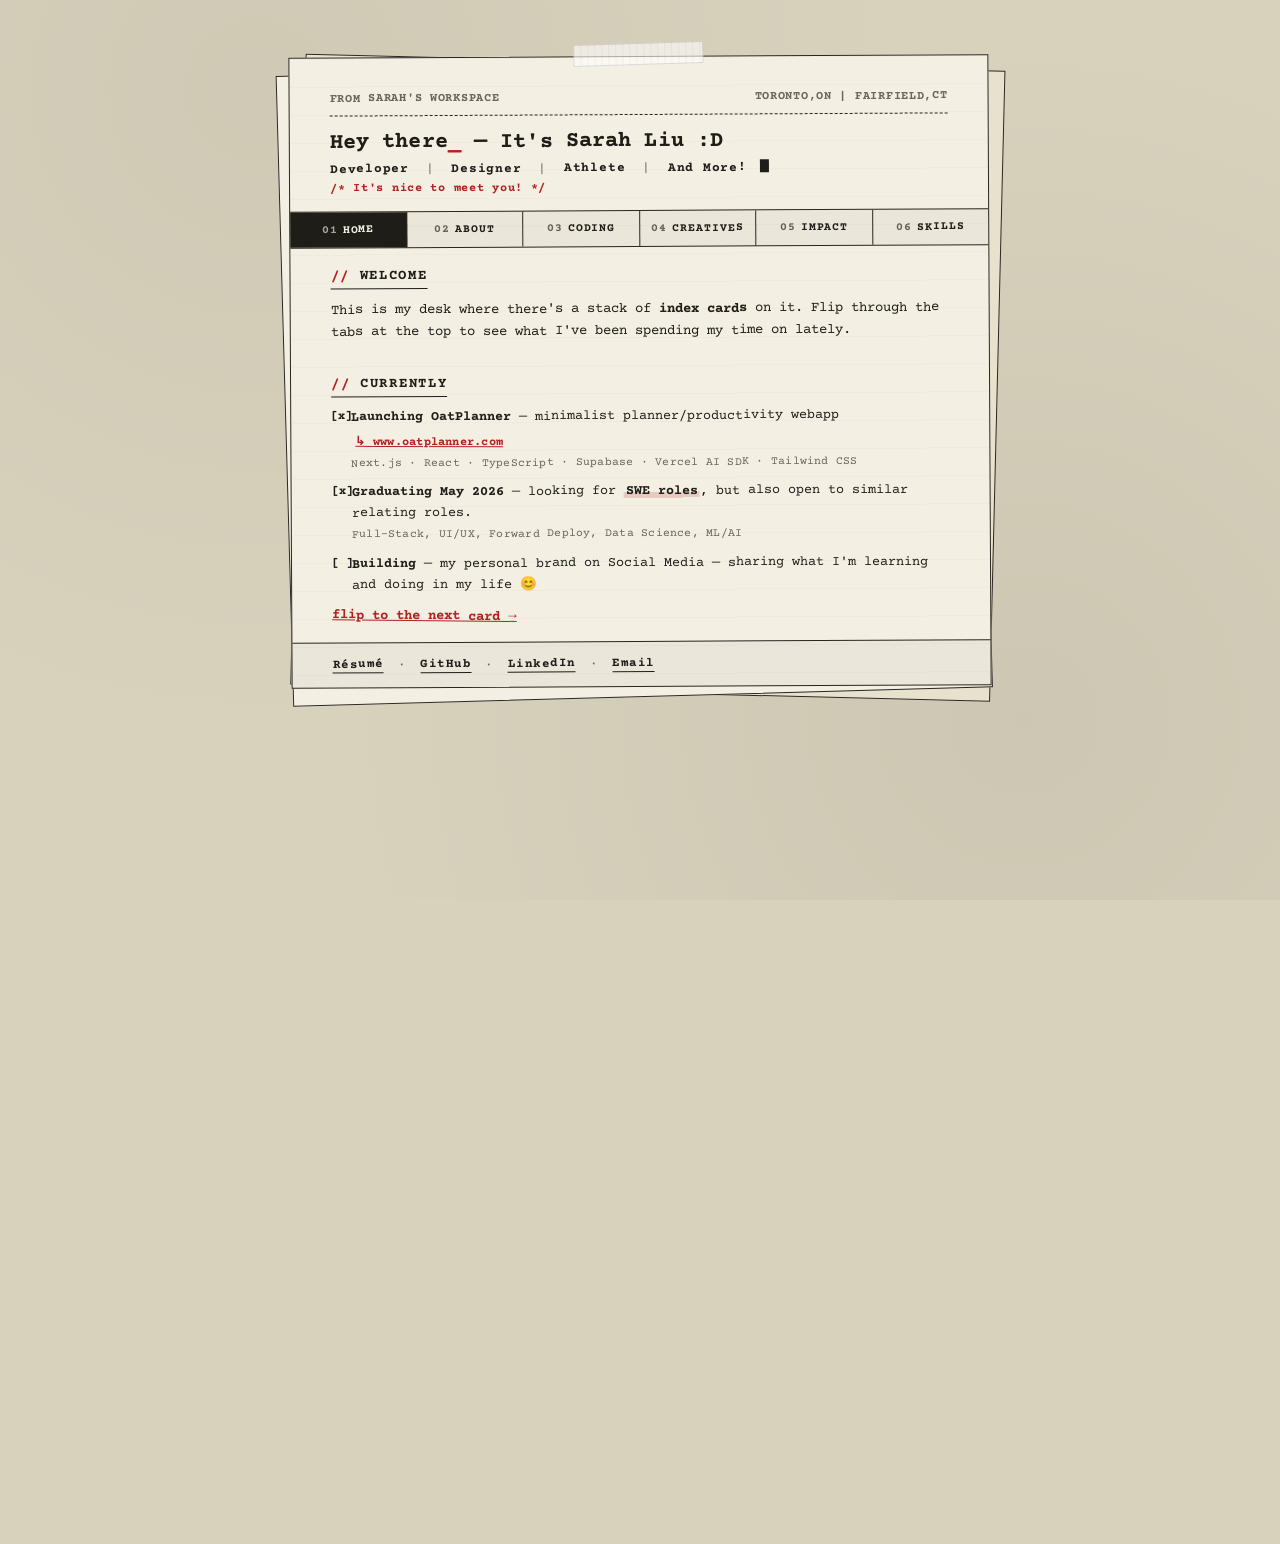
==== index.html @ 6d0cb07a "Redesign Impact section, restructure Skills and Creatives, add OatPlanner case study - Replace Leade" ====
<!doctype html>
<html lang="en">
<head>
  <meta charset="utf-8" />
  <meta name="viewport" content="width=device-width,initial-scale=1" />
  <title>Sarah Liu — index card</title>
  <link rel="preconnect" href="https://fonts.googleapis.com">
  <link rel="preconnect" href="https://fonts.gstatic.com" crossorigin>
  <link href="https://fonts.googleapis.com/css2?family=Courier+Prime:ital,wght@0,400;0,700;1,400;1,700&display=swap" rel="stylesheet">
  <link rel="stylesheet" href="styles/global.css?v=3" />
  <link rel="stylesheet" href="styles/animations.css?v=4" />
  <link rel="stylesheet" href="styles/components.css?v=4" />
</head>
<body>
  <main class="stack">
    <article class="note" aria-label="Sarah Liu personal index card">
      <span class="tape" aria-hidden="true"></span>

      <header class="stamp">
        <span>From Sarah's Workspace</span>
        <span>Toronto,ON | Fairfield,CT</span>
      </header>

      <h1 class="title">Hey there<span class="ink-red">_</span> — It's&nbsp;Sarah Liu :D</h1>
      <p class="subline">Developer <span class="sep">|</span> Designer <span class="sep">|</span> Athlete <span class="sep">|</span> And More! <span class="cursor" aria-hidden="true"></span></p>
      <p class="header-comment">/* It's nice to meet you! */</p>

      <nav class="tabs" role="tablist" aria-label="Sections">
        <a class="tab" id="tab-home" role="tab" href="#home" data-tab="home" aria-controls="home" aria-selected="true"><span class="n">01</span>Home</a>
        <a class="tab" id="tab-about" role="tab" href="#about" data-tab="about" aria-controls="about" aria-selected="false"><span class="n">02</span>About</a>
        <a class="tab" id="tab-coding" role="tab" href="#coding" data-tab="coding" aria-controls="coding" aria-selected="false"><span class="n">03</span>Coding</a>
        <a class="tab" id="tab-creatives" role="tab" href="#creatives" data-tab="creatives" aria-controls="creatives" aria-selected="false"><span class="n">04</span>Creatives</a>
        <a class="tab" id="tab-impact" role="tab" href="#impact" data-tab="impact" aria-controls="impact" aria-selected="false"><span class="n">05</span>Impact</a>
        <a class="tab" id="tab-skills" role="tab" href="#skills" data-tab="skills" aria-controls="skills" aria-selected="false"><span class="n">06</span>Skills</a>
      </nav>

      <div class="panels">
        <section class="panel active" id="home" data-tab="home" role="tabpanel" aria-labelledby="tab-home" data-src="components/home.html"></section>
        <section class="panel" id="about" data-tab="about" role="tabpanel" aria-labelledby="tab-about" data-src="components/about.html"></section>
        <section class="panel" id="coding" data-tab="coding" role="tabpanel" aria-labelledby="tab-coding" data-src="components/coding.html"></section>
        <section class="panel" id="creatives" data-tab="creatives" role="tabpanel" aria-labelledby="tab-creatives" data-src="components/creatives.html"></section>
        <section class="panel" id="impact" data-tab="impact" role="tabpanel" aria-labelledby="tab-impact" data-src="components/impact.html"></section>
        <section class="panel" id="skills" data-tab="skills" role="tabpanel" aria-labelledby="tab-skills" data-src="components/skills.html"></section>
      </div>

      <footer class="footer" aria-label="External links">
        <a href="uploads/ResumeEdit.pdf" target="_blank" rel="noopener">Résumé</a>
        <span class="bullet">·</span>
        <a href="https://github.com/jooceboks" target="_blank" rel="noopener">GitHub</a>
        <span class="bullet">·</span>
        <a href="https://linkedin.com/in/sarah-liu0" target="_blank" rel="noopener">LinkedIn</a>
        <span class="bullet">·</span>
        <a href="mailto:jooceboks04@gmail.com">Email</a>
      </footer>
    </article>
  </main>
  <script type="module" src="scripts/app.js?v=3"></script>
</body>
</html>
---- styles/global.css ----
:root{
  --paper:#F3EFE3;
  --paper-shade:#E8E1CE;
  --ink:#1f1d18;
  --ink-soft:#6a665b;
  --red:#B22222;
  --rule:#2a2620;
  --desk:#D8D1BC;
}

*{box-sizing:border-box}

html,body{margin:0;padding:0;background:var(--desk);font-family:"Courier Prime","Courier New",Courier,monospace;color:var(--ink)}

body{
  min-height:100vh;
  display:flex;
  align-items:flex-start;
  justify-content:center;
  padding:56px 24px 96px;
  background:
    radial-gradient(circle at 20% 10%, rgba(0,0,0,.04), transparent 50%),
    radial-gradient(circle at 80% 80%, rgba(0,0,0,.05), transparent 55%),
    var(--desk);
}

a{color:inherit}

.stack{
  position:relative;
  width:700px;
  max-width:100%;
}

.stack::before,
.stack::after{
  content:"";
  position:absolute;
  inset:0;
  background:var(--paper);
  border:1px solid var(--rule);
  z-index:0;
}

.stack::before{
  transform:rotate(1.4deg) translate(8px,6px);
  background:var(--paper-shade);
}

.stack::after{
  transform:rotate(-1.6deg) translate(-6px,10px);
}

.note{
  position:relative;
  z-index:1;
  background:var(--paper);
  border:1px solid var(--rule);
  padding:34px 40px 28px;
  transform:rotate(-.3deg);
  background-image:repeating-linear-gradient(180deg, rgba(0,0,0,.02) 0 1px, transparent 1px 28px);
}

.tape{
  position:absolute;
  top:-14px;
  left:50%;
  width:130px;
  height:22px;
  transform:translateX(-50%) rotate(-1.5deg);
  background:rgba(255,255,255,.6);
  border:1px solid rgba(0,0,0,.12);
  background-image:repeating-linear-gradient(90deg, rgba(255,255,255,0) 0 6px, rgba(0,0,0,.04) 6px 7px);
  z-index:2;
}

button:focus-visible,
a:focus-visible{outline:2px dashed var(--red); outline-offset:3px}

@media (max-width:680px){
  body{padding:32px 12px 60px}
  .note{padding:28px 18px 22px; transform:none}
  .stack::before,
  .stack::after{display:none}

  .stamp{flex-direction:column;gap:4px;font-size:11px}

  h1.title{font-size:18px}
  .subline{font-size:12px}
  .header-comment{font-size:11px;margin-bottom:12px}


  .panel p{font-size:13px}
  .panel li{font-size:12.5px;padding-left:18px}
  .panel li small{font-size:11px}
  .panel h2{font-size:13px}

  .meta{grid-template-columns:1fr;gap:2px 0;padding:10px 12px}
  .meta dt{margin-top:8px}
  .meta dt:first-of-type{margin-top:0}

  .projects .proj{padding:10px 12px}
  .proj .hd{flex-direction:column;gap:2px}
  .proj p{font-size:12px}
  .proj .stack-tags{font-size:10.5px}
  .proj .stack-tags span{padding:1px 5px;margin:0 3px 3px 0}

  .skills,
  .design-cred{grid-template-columns:1fr}
  .design-cred{gap:8px}

  .side-scribble{max-width:100%;font-size:11px}

  .footer{margin:18px -18px -22px;padding:12px 18px;gap:8px;font-size:11.5px}
}

@media (max-width:380px){
  body{padding:20px 6px 40px}
  .note{padding:22px 14px 18px}
  h1.title{font-size:16px}
  .tabs{margin:0 -14px 12px}
  .tab{font-size:10px;padding:8px 3px}
  .footer{margin:14px -14px -18px;padding:10px 14px}
}
---- styles/animations.css ----
.cursor{
  display:inline-block;
  width:9px;
  height:1em;
  background:var(--ink);
  vertical-align:-2px;
  margin-left:4px;
  animation:blink 1s steps(2) infinite;
}

@keyframes blink{
  50%{opacity:0}
}

.panel{
  position:absolute;
  top:0;
  left:0;
  width:100%;
  visibility:hidden;
  opacity:0;
  pointer-events:none;
  transform-origin:bottom right;
}

.panel.active{
  position:relative;
  visibility:visible;
  opacity:1;
  pointer-events:auto;
  z-index:1;
}

.panel.peeling{
  visibility:visible;
  opacity:1;
  pointer-events:none;
  z-index:3;
  background:var(--paper);
  box-shadow:-6px 6px 0 rgba(0,0,0,.03), -14px 16px 22px -8px rgba(0,0,0,.22);
  padding:0;
  animation:peelOff 620ms cubic-bezier(.45,.05,.6,.95) forwards;
}

@keyframes peelOff{
  0%{transform:translate(0,0) rotate(0deg); opacity:1}
  35%{transform:translate(2%, -2%) rotate(2deg) scale(1.005); opacity:1}
  100%{transform:translate(70%, -38%) rotate(14deg) scale(.94); opacity:0}
}

.panel.entering{
  animation:settle 380ms ease-out both;
}

@keyframes settle{
  0%{transform:translateY(-2px); opacity:.85}
  100%{transform:translateY(0); opacity:1}
}

@media (prefers-reduced-motion: reduce){
  .panel.peeling,
  .panel.entering{animation:none !important}
  .panel.peeling{opacity:0 !important}
  .cursor{animation:none}
}
---- styles/components.css ----
.stamp{
  display:flex;
  align-items:baseline;
  justify-content:space-between;
  gap:16px;
  border-bottom:1px dashed var(--rule);
  padding-bottom:10px;
  margin-bottom:14px;
  font-size:12px;
  color:var(--ink-soft);
  letter-spacing:.06em;
  text-transform:uppercase;
  font-weight:700;
}

h1.title{
  font-size:22px;
  font-weight:700;
  margin:0 0 6px;
  letter-spacing:.005em;
  text-wrap:pretty;
}

.title .ink-red{color:var(--red)}

.subline{
  font-size:13px;
  margin:0 0 6px;
  color:var(--ink);
  letter-spacing:.06em;
  font-weight:700;
}

.subline .sep{margin:0 8px;color:var(--ink-soft);font-weight:400}

.header-comment{
  font-size:12px;
  color:var(--red);
  font-weight:700;
  letter-spacing:.06em;
  margin:0 0 16px;
}

.tabs{
  display:flex;
  border-top:1px solid var(--rule);
  border-bottom:1px solid var(--rule);
  margin:0 -40px 18px;
  background:rgba(0,0,0,.04);
}

.tab{
  flex:1;
  appearance:none;
  background:transparent;
  border:none;
  border-right:1px solid var(--rule);
  padding:11px 6px;
  font:inherit;
  font-size:11.5px;
  font-weight:700;
  letter-spacing:.08em;
  text-transform:uppercase;
  color:var(--ink);
  cursor:pointer;
  text-align:center;
  transition:background 60ms linear;
  white-space:nowrap;
  text-decoration:none;
}

.tab:last-child{border-right:none}
.tab:hover{background:rgba(0,0,0,.06)}
.tab[aria-selected="true"]{background:var(--ink); color:var(--paper)}

.tab .n{
  display:inline-block;
  text-align:right;
  margin-right:5px;
  opacity:.65;
}

.panels{
  position:relative;
}

.panel h2{
  font-size:14px;
  font-weight:700;
  margin:20px 0 10px;
  text-transform:uppercase;
  letter-spacing:.12em;
  color:var(--ink);
  border-bottom:1px solid var(--ink);
  padding-bottom:4px;
  display:inline-block;
}

.panel h2:first-child{margin-top:0}
.panel h2::before{content:"// "; color:var(--red); font-weight:700}

.panel p{
  font-size:14px;
  line-height:1.6;
  margin:0 0 12px;
  text-wrap:pretty;
}

.panel ul{list-style:none; margin:0 0 14px; padding:0}

.panel li{
  font-size:13.5px;
  line-height:1.55;
  margin:0 0 10px;
  padding-left:20px;
  position:relative;
}

.panel li::before{
  content:"[ ]";
  position:absolute;
  left:0;
  top:0;
  color:var(--ink);
  font-size:12px;
  font-weight:700;
}

.panel li.done::before{content:"[x]"; color:var(--ink)}
.panel li b{font-weight:700;color:var(--ink)}
.panel li small{display:block;color:var(--ink-soft);font-size:11.5px;margin-top:2px;letter-spacing:.02em}
.panel li small b{color:var(--ink);font-weight:700}

.underline-red{
  text-decoration:underline;
  text-decoration-color:var(--red);
  text-decoration-thickness:1.5px;
  text-underline-offset:3px;
}

.ink-red{color:var(--red)}

/* Ensure .ink-red wins for nested elements (eg. <b>) inside list items */
.panel li .ink-red, .panel li .ink-red * { color: var(--red); }

.hl{
  background:linear-gradient(180deg, transparent 55%, rgba(178,34,34,.18) 55% 92%, transparent 92%);
  padding:0 2px;
  font-weight:700;
}

.red{color:var(--red)}
b{font-weight:700}

.meta{
  display:grid;
  grid-template-columns:120px 1fr;
  gap:14px 20px;
  font-size:13px;
  margin:0 0 14px;
  padding:16px 18px;
  border:1px solid var(--rule);
  background:rgba(0,0,0,.03);
}

.meta dt{color:var(--ink);text-transform:uppercase;font-size:11.5px;letter-spacing:.08em;align-self:center;font-weight:700}
.meta dd{margin:0;align-self:center;font-weight:400}
.meta dd b{font-weight:700}

.projects{display:flex;flex-direction:column;gap:10px;margin:0 0 14px}

.proj{
  border:1px solid var(--rule);
  padding:12px 14px;
  background:rgba(255,255,255,.3);
}

.proj .hd{
  display:flex;
  justify-content:space-between;
  align-items:baseline;
  gap:10px;
  flex-wrap:wrap;
}

.proj .name{
  font-weight:700;
  font-size:13.5px;
  color:var(--ink);
  text-decoration:none;
  border-bottom:1px solid transparent;
  transition:color 80ms, border-color 80ms;
}

.proj .tag{font-size:11px; color:var(--ink-soft); letter-spacing:.06em; text-transform:uppercase; font-weight:700}
.proj p{font-size:13px; line-height:1.55; margin:6px 0 0}
.proj p b{font-weight:700}

.proj .stack-tags{
  margin-top:8px;
  font-size:11.5px;
  color:var(--ink-soft);
  letter-spacing:.02em;
}

.proj .stack-tags span{
  display:inline-block;
  padding:1px 6px;
  border:1px solid var(--rule);
  margin:0 4px 4px 0;
  background:var(--paper);
  font-weight:700;
  color:var(--ink);
}

.proj .proj-link{
  display:inline-block;
  margin-top:8px;
  font-size:12px;
  color:var(--red);
  text-decoration:none;
  border-bottom:1px dashed transparent;
  transition:border-color 80ms;
  font-weight:700;
  letter-spacing:.03em;
}

.proj .proj-link:hover{border-bottom-color:var(--red)}

.skills{
  display:grid;
  grid-template-columns:1fr 1fr;
  gap:0 28px;
}

.skills.three-col{
  grid-template-columns:1fr 1fr 1fr;
  gap:0 20px;
}

.skills .col{
  border-top:1px solid var(--rule);
  padding-top:10px;
}

.skills .col-title{
  font-size:12.5px;
  text-transform:uppercase;
  letter-spacing:.12em;
  color:var(--ink);
  margin:0 0 14px;
  font-weight:700;
}

.skills .col-title .red{color:var(--red)}

.skills h3{
  font-size:12px;
  text-transform:uppercase;
  letter-spacing:.1em;
  margin:12px 0 4px;
  color:var(--ink);
  font-weight:700;
}

.skills h3::before{content:"› "; color:var(--red)}
.skills p{font-size:13px;line-height:1.55;margin:0 0 8px}
.skills p b{font-weight:700}

.design-cred{
  display:grid;
  grid-template-columns:1fr 1fr;
  gap:10px;
  margin:0 0 14px;
}

.design-cred .card{
  border:1px solid var(--rule);
  padding:10px 12px;
  background:rgba(255,255,255,.3);
}

.design-cred .label{
  font-size:11px;
  text-transform:uppercase;
  letter-spacing:.08em;
  color:var(--ink-soft);
  margin-bottom:4px;
  font-weight:700;
}

.design-cred .val{font-size:13px; font-weight:700; color:var(--ink)}
.design-cred .sub{font-size:12px; color:var(--ink-soft); margin-top:2px}

.margin-note{
  font-size:12px;
  color:var(--red);
  transform:rotate(-1.2deg);
  display:inline-block;
  margin:6px 8px 0 4px;
  font-weight:700;
  letter-spacing:.02em;
}

.margin-note::before{content:"↳ "}

.red-callout{
  display:block;
  font-size:12.5px;
  color:var(--red);
  font-weight:700;
  letter-spacing:.04em;
  margin:8px 0 0;
  transform:rotate(-.6deg);
  transform-origin:left;
}

.red-callout::before{content:"↳ "}

.red-comment{
  color:var(--red);
  font-weight:700;
  letter-spacing:.04em;
}

.side-scribble{
  position:relative;
  display:block;
  margin:10px 0 14px auto;
  max-width:320px;
  padding:6px 10px;
  border-left:2px solid var(--red);
  color:var(--red);
  font-size:12px;
  font-weight:700;
  letter-spacing:.03em;
  transform:rotate(-1deg);
  background:rgba(178,34,34,.05);
}

.side-scribble::before{content:"⟶ ";font-weight:700}

.footer{
  margin:18px -40px -28px;
  padding:14px 40px;
  border-top:1px solid var(--rule);
  background:rgba(0,0,0,.04);
  display:flex;
  gap:14px;
  flex-wrap:wrap;
  align-items:center;
  font-size:12.5px;
  letter-spacing:.04em;
  position:relative;
  z-index:2;
  font-weight:700;
}

.footer .label{
  color:var(--ink-soft);
  text-transform:uppercase;
  margin-right:4px;
}

.footer a{
  color:var(--ink);
  text-decoration:none;
  border-bottom:1px solid var(--ink);
  padding-bottom:1px;
  transition:color 80ms, border-color 80ms;
}

.footer a:hover{color:var(--red); border-bottom-color:var(--red)}
.gallery{
  display:grid;
  grid-template-columns:1fr 1fr;
  gap:12px;
  margin:0 0 14px;
}

.gallery-item{
  border:1px solid var(--rule);
  background:rgba(255,255,255,.3);
  text-decoration:none;
  color:inherit;
  display:flex;
  flex-direction:column;
  transition:box-shadow 120ms ease;
}

.gallery-item:hover{
  box-shadow:0 2px 8px rgba(0,0,0,.1);
}

.gallery-thumb{
  width:100%;
  aspect-ratio:4/3;
  overflow:hidden;
  background:var(--paper-shade);
  border-bottom:1px solid var(--rule);
  display:flex;
  align-items:center;
  justify-content:center;
}

.gallery-thumb img{
  width:100%;
  height:100%;
  object-fit:cover;
  display:block;
}

.gallery-info{
  display:flex;
  justify-content:space-between;
  align-items:baseline;
  gap:8px;
  padding:8px 10px 0;
}

.gallery-title{
  font-weight:700;
  font-size:13px;
  color:var(--ink);
}

.gallery-tag{
  font-size:10.5px;
  color:var(--ink-soft);
  letter-spacing:.06em;
  text-transform:uppercase;
  font-weight:700;
  white-space:nowrap;
}

.gallery-desc{
  font-size:12px;
  line-height:1.5;
  color:var(--ink-soft);
  margin:4px 0 0;
  padding:0 10px 10px;
}

.flow-vertical{
  display:flex;
  flex-direction:column;
  gap:0;
  margin:0 0 18px;
  position:relative;
  padding-left:20px;
}

.flow-vertical::before{
  content:"";
  position:absolute;
  left:6px;
  top:0;
  bottom:14px;
  width:0;
  border-left:1.5px dashed var(--red);
}

.flow-vertical::after{
  content:"↻";
  position:absolute;
  left:0;
  bottom:-2px;
  font-size:14px;
  color:var(--red);
  font-weight:700;
}

.flow-step{
  padding:10px 14px;
  border:1px solid var(--rule);
  border-radius:6px;
  background:rgba(0,0,0,.03);
  margin-bottom:6px;
}

.flow-step:last-of-type{margin-bottom:0}

.flow-title{
  display:block;
  font-size:12.5px;
  font-weight:700;
  color:var(--ink);
  text-transform:uppercase;
  letter-spacing:.1em;
}

.flow-step small{
  display:block;
  font-size:11.5px;
  color:var(--ink-soft);
  margin-top:2px;
  line-height:1.45;
  letter-spacing:.02em;
}

.flow-loop{
  display:block;
  text-align:center;
  font-size:12px;
  font-weight:700;
  color:var(--red);
  letter-spacing:.04em;
  margin-top:8px;
}

.case-studies{
  display:grid;
  grid-template-columns:1fr 1fr;
  gap:12px;
  margin:0 0 14px;
}

.case-card{
  border:1px solid var(--rule);
  border-radius:6px;
  padding:14px 16px;
  background:rgba(255,255,255,.3);
  display:flex;
  flex-direction:column;
}

.case-tag{
  font-size:10px;
  text-transform:uppercase;
  letter-spacing:.1em;
  color:var(--red);
  font-weight:700;
  margin-bottom:6px;
}

.case-title{
  font-size:15px;
  font-weight:700;
  color:var(--ink);
  margin-bottom:4px;
}

.case-desc{
  font-size:12px;
  line-height:1.5;
  color:var(--ink-soft);
  margin:0 0 8px;
}

.case-tags{
  display:flex;
  flex-wrap:wrap;
  gap:4px;
  margin-bottom:8px;
}

.case-tags span{
  font-size:10px;
  font-weight:700;
  letter-spacing:.04em;
  padding:2px 6px;
  border:1px solid var(--rule);
  background:var(--paper);
  color:var(--ink);
}

.portfolio-card{
  display:block;
  text-decoration:none;
  color:inherit;
  border:1px solid var(--rule);
  padding:16px 18px;
  margin:0 0 14px;
  background:rgba(0,0,0,.03);
  border-radius:6px;
  transition:box-shadow 120ms ease;
}


.portfolio-label{
  display:block;
  font-size:10.5px;
  text-transform:uppercase;
  letter-spacing:.08em;
  color:var(--red);
  font-weight:700;
  margin-bottom:4px;
}

.portfolio-title{
  display:block;
  font-size:14px;
  font-weight:700;
  color:var(--ink);
  margin-bottom:4px;
}

.portfolio-card small{
  display:block;
  font-size:12.5px;
  color:var(--ink-soft);
  line-height:1.5;
}

.portfolio-cta{
  display:inline-block;
  margin-top:10px;
  font-size:12px;
  color:var(--red);
  font-weight:700;
  letter-spacing:.03em;
  text-decoration:none;
  border-bottom:1px solid transparent;
  padding-bottom:1px;
  transition:border-color 80ms;
}

.portfolio-cta:hover{border-bottom:1px dotted var(--red)}

.cert-link{text-decoration:none;color:inherit}
.cert-link:hover{text-decoration:underline;text-decoration-style:dotted;text-decoration-color:var(--red);text-underline-offset:3px}

.impact-grid{
  display:grid;
  grid-template-columns:1fr 1fr;
  gap:12px;
  margin:0 0 14px;
}

.stat-card{
  border:1px solid var(--rule);
  padding:16px 18px;
  background:rgba(255,255,255,.3);
}

.stat-card-wide{
  grid-column:1 / -1;
}

.stat-title{
  display:block;
  font-size:18px;
  font-weight:700;
  color:var(--red);
  letter-spacing:.02em;
  line-height:1.2;
  margin-bottom:8px;
}

.stat-desc{
  font-size:12.5px;
  line-height:1.55;
  color:var(--ink-soft);
  margin:0;
}

.stat-desc b{color:var(--ink);font-weight:700}

.stat-tag{
  display:inline-block;
  margin-top:8px;
  font-size:10.5px;
  font-weight:700;
  letter-spacing:.06em;
  text-transform:uppercase;
  color:var(--red);
  border:1px solid var(--red);
  padding:2px 7px;
}

.footer .bullet{color:var(--ink-soft);font-weight:400}

@media (max-width:680px){
  .tabs{display:grid;grid-template-columns:repeat(3,1fr);margin:0 -18px 16px}
  .tab{border-right:1px solid var(--rule);border-bottom:1px solid var(--rule);font-size:10px;padding:9px 2px;white-space:nowrap;overflow:hidden;text-overflow:ellipsis}
  .tab:nth-child(3n){border-right:none}
  .tab:nth-child(n+4){border-bottom:none}
  .tab .n{display:none}
  .skills{grid-template-columns:1fr}
  .skills.three-col{grid-template-columns:1fr}
  .design-cred{grid-template-columns:1fr}
  .meta{grid-template-columns:1fr}
  .case-studies{grid-template-columns:1fr}
  .gallery{grid-template-columns:1fr}
  .impact-grid{grid-template-columns:1fr}
  .stat-card-wide{grid-column:auto}
}
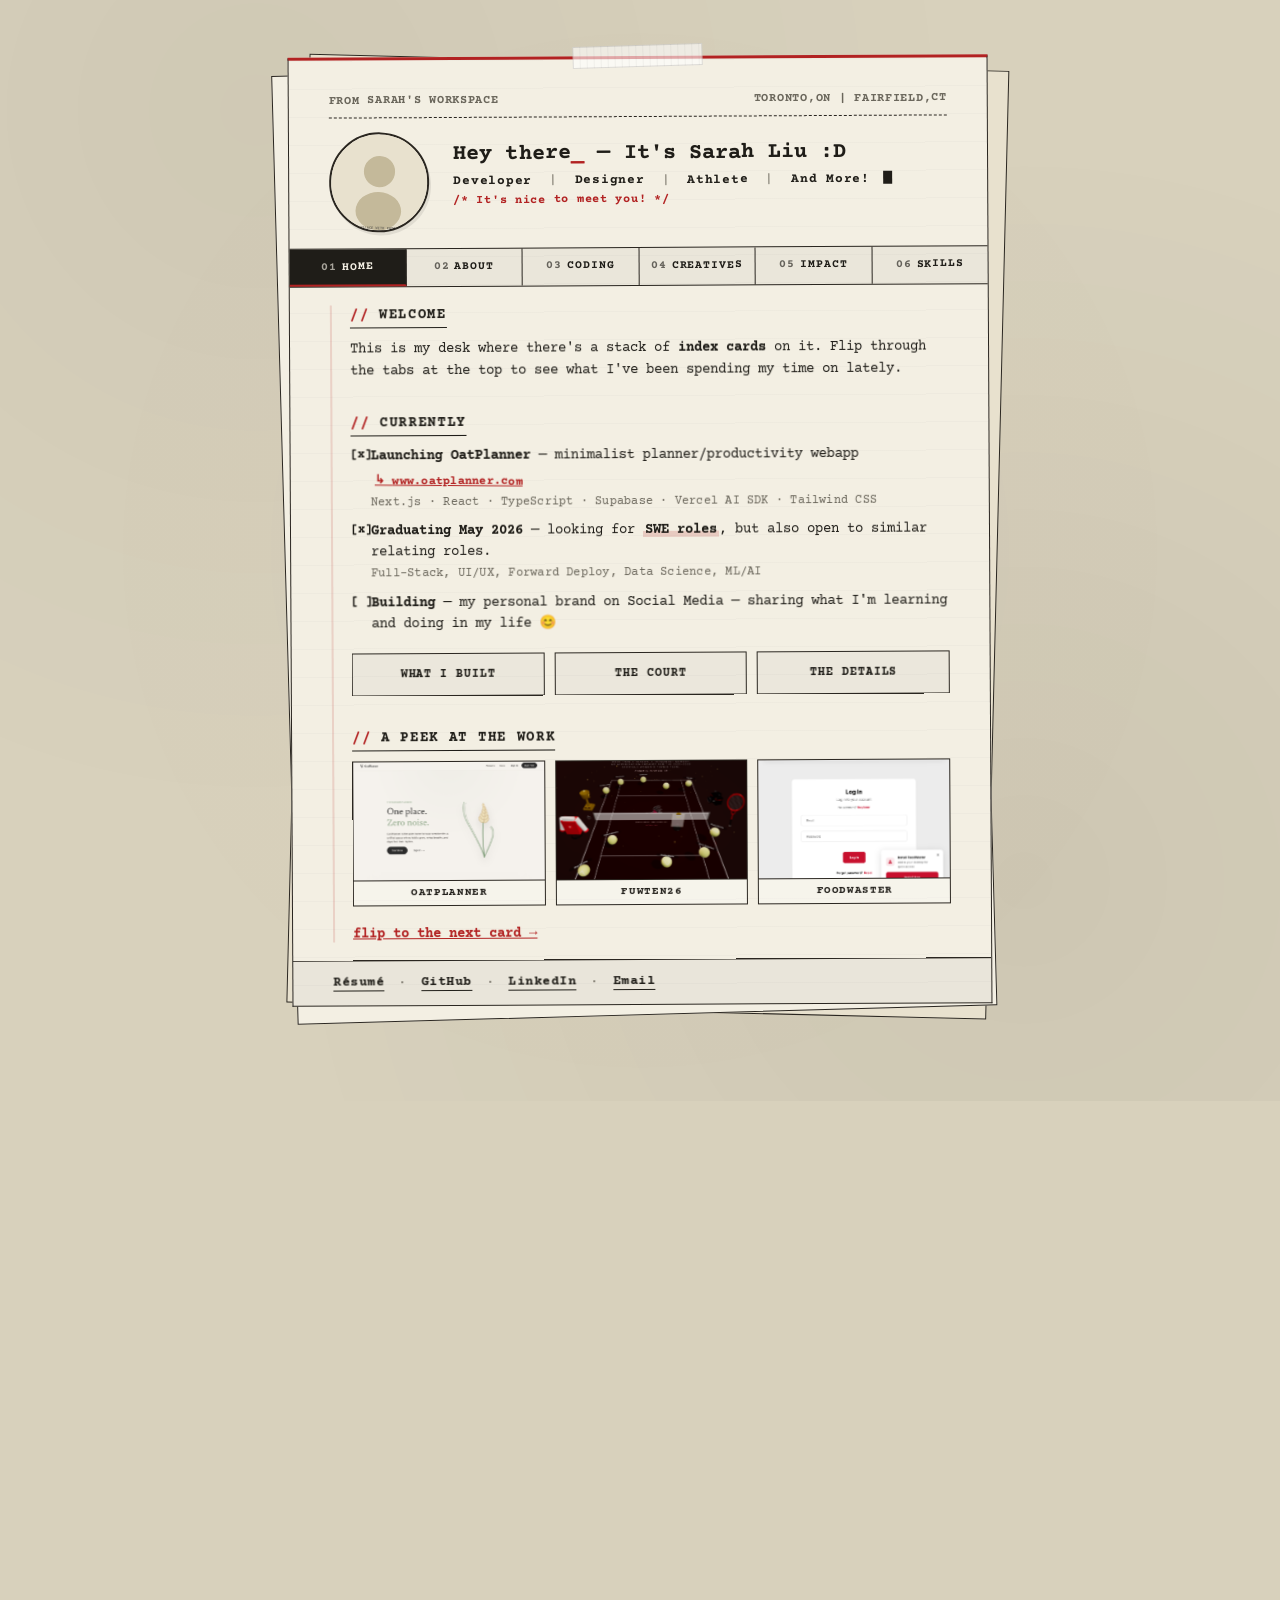
==== commit 0afe378b: "Visual overhaul: thumbnails, animations, layout polish - Hero section with headshot placeholder - Pr" ====
--- a/index.html
+++ b/index.html
@@ -7,9 +7,9 @@
   <link rel="preconnect" href="https://fonts.googleapis.com">
   <link rel="preconnect" href="https://fonts.gstatic.com" crossorigin>
   <link href="https://fonts.googleapis.com/css2?family=Courier+Prime:ital,wght@0,400;0,700;1,400;1,700&display=swap" rel="stylesheet">
-  <link rel="stylesheet" href="styles/global.css?v=3" />
-  <link rel="stylesheet" href="styles/animations.css?v=4" />
-  <link rel="stylesheet" href="styles/components.css?v=4" />
+  <link rel="stylesheet" href="styles/global.css?v=10" />
+  <link rel="stylesheet" href="styles/animations.css?v=10" />
+  <link rel="stylesheet" href="styles/components.css?v=10" />
 </head>
 <body>
   <main class="stack">
@@ -21,9 +21,16 @@
         <span>Toronto,ON | Fairfield,CT</span>
       </header>
 
-      <h1 class="title">Hey there<span class="ink-red">_</span> — It's&nbsp;Sarah Liu :D</h1>
-      <p class="subline">Developer <span class="sep">|</span> Designer <span class="sep">|</span> Athlete <span class="sep">|</span> And More! <span class="cursor" aria-hidden="true"></span></p>
-      <p class="header-comment">/* It's nice to meet you! */</p>
+      <div class="hero">
+        <div class="hero-photo">
+          <img src="assets/headshot-placeholder.svg" alt="Sarah Liu" />
+        </div>
+        <div class="hero-text">
+          <h1 class="title">Hey there<span class="ink-red">_</span> — It's&nbsp;Sarah Liu :D</h1>
+          <p class="subline">Developer <span class="sep">|</span> Designer <span class="sep">|</span> Athlete <span class="sep">|</span> And More! <span class="cursor" aria-hidden="true"></span></p>
+          <p class="header-comment">/* It's nice to meet you! */</p>
+        </div>
+      </div>
 
       <nav class="tabs" role="tablist" aria-label="Sections">
         <a class="tab" id="tab-home" role="tab" href="#home" data-tab="home" aria-controls="home" aria-selected="true"><span class="n">01</span>Home</a>
@@ -54,6 +61,6 @@
       </footer>
     </article>
   </main>
-  <script type="module" src="scripts/app.js?v=3"></script>
+  <script type="module" src="scripts/app.js?v=10"></script>
 </body>
 </html>
--- a/styles/global.css
+++ b/styles/global.css
@@ -6,6 +6,7 @@
   --red:#B22222;
   --rule:#2a2620;
   --desk:#D8D1BC;
+  --accent-warm:#C4883A;
 }
 
 *{box-sizing:border-box}
@@ -21,6 +22,7 @@
   background:
     radial-gradient(circle at 20% 10%, rgba(0,0,0,.04), transparent 50%),
     radial-gradient(circle at 80% 80%, rgba(0,0,0,.05), transparent 55%),
+    radial-gradient(circle at 50% 50%, rgba(178,34,34,.015), transparent 70%),
     var(--desk);
 }
 
@@ -56,9 +58,11 @@
   z-index:1;
   background:var(--paper);
   border:1px solid var(--rule);
+  border-top:3px solid var(--red);
   padding:34px 40px 28px;
   transform:rotate(-.3deg);
-  background-image:repeating-linear-gradient(180deg, rgba(0,0,0,.02) 0 1px, transparent 1px 28px);
+  background-image:
+    repeating-linear-gradient(180deg, rgba(0,0,0,.02) 0 1px, transparent 1px 28px);
 }
 
 .tape{
--- a/styles/animations.css
+++ b/styles/animations.css
@@ -12,6 +12,23 @@
   50%{opacity:0}
 }
 
+/* === Typewriter title === */
+.title .typewriter{
+  display:inline;
+  border-right:2px solid var(--ink);
+  animation:blink-caret .7s steps(2) infinite;
+}
+
+.title.typing .typewriter{
+  overflow:hidden;
+  white-space:nowrap;
+}
+
+@keyframes blink-caret{
+  50%{border-color:transparent}
+}
+
+/* === Panel states === */
 .panel{
   position:absolute;
   top:0;
@@ -37,29 +54,112 @@
   pointer-events:none;
   z-index:3;
   background:var(--paper);
-  box-shadow:-6px 6px 0 rgba(0,0,0,.03), -14px 16px 22px -8px rgba(0,0,0,.22);
+  box-shadow:-4px 8px 24px -6px rgba(0,0,0,.25), 0 2px 6px rgba(0,0,0,.06);
   padding:0;
-  animation:peelOff 620ms cubic-bezier(.45,.05,.6,.95) forwards;
+  transform-origin:bottom left;
+  animation:stickyRip 500ms cubic-bezier(.32,.06,.62,.98) forwards;
 }
 
-@keyframes peelOff{
-  0%{transform:translate(0,0) rotate(0deg); opacity:1}
-  35%{transform:translate(2%, -2%) rotate(2deg) scale(1.005); opacity:1}
-  100%{transform:translate(70%, -38%) rotate(14deg) scale(.94); opacity:0}
+@keyframes stickyRip{
+  0%{
+    transform:rotate(0deg) translateY(0);
+    opacity:1;
+    box-shadow:-4px 8px 24px -6px rgba(0,0,0,.25);
+  }
+  25%{
+    transform:rotate(-3deg) translateY(-8px);
+    opacity:1;
+    box-shadow:-6px 14px 28px -6px rgba(0,0,0,.22);
+  }
+  60%{
+    transform:rotate(-8deg) translateY(-40px) translateX(-20px);
+    opacity:.9;
+    box-shadow:-8px 18px 32px -8px rgba(0,0,0,.18);
+  }
+  100%{
+    transform:rotate(-14deg) translateY(-80px) translateX(-60px) scale(.95);
+    opacity:0;
+    box-shadow:none;
+  }
 }
 
 .panel.entering{
-  animation:settle 380ms ease-out both;
+  animation:slapDown 350ms cubic-bezier(.22,.68,.36,1.1) both;
 }
 
-@keyframes settle{
-  0%{transform:translateY(-2px); opacity:.85}
-  100%{transform:translateY(0); opacity:1}
+@keyframes slapDown{
+  0%{
+    transform:translateY(10px) rotate(1.5deg) scale(.98);
+    opacity:0;
+  }
+  50%{
+    opacity:1;
+  }
+  75%{
+    transform:translateY(-2px) rotate(-.3deg) scale(1.005);
+  }
+  100%{
+    transform:translateY(0) rotate(0) scale(1);
+    opacity:1;
+  }
 }
 
+/* === Staggered content fade-in === */
+.panel.active > *{
+  animation:fadeSlideUp 400ms ease-out both;
+}
+
+.panel.active > *:nth-child(1){animation-delay:60ms}
+.panel.active > *:nth-child(2){animation-delay:120ms}
+.panel.active > *:nth-child(3){animation-delay:180ms}
+.panel.active > *:nth-child(4){animation-delay:240ms}
+.panel.active > *:nth-child(5){animation-delay:300ms}
+.panel.active > *:nth-child(6){animation-delay:360ms}
+.panel.active > *:nth-child(7){animation-delay:400ms}
+.panel.active > *:nth-child(8){animation-delay:440ms}
+.panel.active > *:nth-child(9){animation-delay:470ms}
+.panel.active > *:nth-child(n+10){animation-delay:500ms}
+
+@keyframes fadeSlideUp{
+  0%{opacity:0; transform:translateY(12px)}
+  100%{opacity:1; transform:translateY(0)}
+}
+
+/* === Card tilt on hover === */
+.peek-thumb,
+.proj,
+.case-card,
+.stat-card{
+  transition:transform 200ms ease, box-shadow 200ms ease;
+}
+
+.peek-thumb:hover{
+  transform:perspective(600px) rotateY(-2deg) rotateX(1deg) translateY(-2px);
+  box-shadow:4px 6px 16px rgba(0,0,0,.1);
+}
+
+/* === Tape wobble === */
+.tape{
+  transition:transform 300ms ease;
+}
+
+.tape:hover{
+  transform:translateX(-50%) rotate(1deg) scaleX(1.03);
+}
+
+/* === Link underline slide === */
+.proj-link,
+.portfolio-cta,
+.footer a{
+  position:relative;
+}
+
+/* === Reduced motion === */
 @media (prefers-reduced-motion: reduce){
   .panel.peeling,
   .panel.entering{animation:none !important}
   .panel.peeling{opacity:0 !important}
+  .panel.active > *{animation:none !important}
   .cursor{animation:none}
-}+  .title .typewriter{animation:none}
+}
--- a/styles/components.css
+++ b/styles/components.css
@@ -11,6 +11,35 @@
   letter-spacing:.06em;
   text-transform:uppercase;
   font-weight:700;
+}
+
+.hero{
+  display:flex;
+  align-items:center;
+  gap:24px;
+  margin-bottom:16px;
+}
+
+.hero-photo{
+  flex-shrink:0;
+  width:100px;
+  height:100px;
+  border-radius:50%;
+  overflow:hidden;
+  border:2px solid var(--rule);
+  transform:rotate(2deg);
+  box-shadow:2px 3px 0 rgba(0,0,0,.08);
+}
+
+.hero-photo img{
+  width:100%;
+  height:100%;
+  object-fit:cover;
+}
+
+.hero-text{
+  flex:1;
+  min-width:0;
 }
 
 h1.title{
@@ -71,7 +100,7 @@
 
 .tab:last-child{border-right:none}
 .tab:hover{background:rgba(0,0,0,.06)}
-.tab[aria-selected="true"]{background:var(--ink); color:var(--paper)}
+.tab[aria-selected="true"]{background:var(--ink); color:var(--paper); border-bottom:2px solid var(--red)}
 
 .tab .n{
   display:inline-block;
@@ -82,6 +111,9 @@
 
 .panels{
   position:relative;
+  min-height:480px;
+  padding-left:18px;
+  border-left:2px solid rgba(178,34,34,.15);
 }
 
 .panel h2{
@@ -171,8 +203,53 @@
 
 .proj{
   border:1px solid var(--rule);
+  padding:0;
+  background:rgba(255,255,255,.3);
+  display:flex;
+  overflow:hidden;
+  border-left:3px solid transparent;
+  transition:transform 120ms ease, box-shadow 120ms ease, border-left-color 120ms ease;
+}
+
+.proj:hover{
+  transform:translateY(-2px);
+  box-shadow:0 4px 12px rgba(0,0,0,.08);
+  border-left-color:var(--red);
+}
+
+.proj-thumb{
+  flex-shrink:0;
+  width:200px;
+  background:var(--paper-shade);
+  border-right:1px solid var(--rule);
+  overflow:hidden;
+}
+
+.proj-thumb img{
+  width:100%;
+  height:100%;
+  object-fit:cover;
+  display:block;
+}
+
+.proj-body{
   padding:12px 14px;
-  background:rgba(255,255,255,.3);
+  flex:1;
+  min-width:0;
+}
+
+.proj-thumb-placeholder{
+  display:flex;
+  align-items:center;
+  justify-content:center;
+}
+
+.proj-initials{
+  font-size:32px;
+  font-weight:700;
+  color:var(--ink-soft);
+  letter-spacing:.1em;
+  opacity:.5;
 }
 
 .proj .hd{
@@ -244,11 +321,13 @@
 }
 
 .skills .col-title{
-  font-size:12.5px;
+  font-size:15px;
   text-transform:uppercase;
   letter-spacing:.12em;
   color:var(--ink);
   margin:0 0 14px;
+  padding-bottom:6px;
+  border-bottom:2px solid var(--red);
   font-weight:700;
 }
 
@@ -265,6 +344,49 @@
 
 .skills h3::before{content:"› "; color:var(--red)}
 .skills p{font-size:13px;line-height:1.55;margin:0 0 8px}
+
+.skill-chips{
+  display:flex;
+  flex-wrap:wrap;
+  gap:5px;
+  margin:0 0 12px;
+}
+
+.skill-chips span{
+  display:inline-block;
+  padding:3px 8px;
+  border:1px solid var(--rule);
+  background:var(--paper);
+  font-size:11.5px;
+  font-weight:700;
+  color:var(--ink);
+  letter-spacing:.02em;
+}
+
+.cert-cards{
+  display:flex;
+  flex-direction:column;
+  gap:6px;
+  margin:0 0 12px;
+}
+
+.cert-card{
+  display:block;
+  padding:8px 12px;
+  background:rgba(178,34,34,.08);
+  border:1px solid rgba(178,34,34,.2);
+  border-left:3px solid var(--red);
+  font-size:12px;
+  font-weight:700;
+  color:var(--ink);
+  text-decoration:none;
+  letter-spacing:.02em;
+  transition:background 120ms ease;
+}
+
+.cert-card:hover{
+  background:rgba(178,34,34,.14);
+}
 .skills p b{font-weight:700}
 
 .design-cred{
@@ -339,6 +461,78 @@
 }
 
 .side-scribble::before{content:"⟶ ";font-weight:700}
+
+.peek-row{
+  display:flex;
+  gap:10px;
+  margin:0 0 18px;
+}
+
+.peek-thumb{
+  flex:1;
+  display:flex;
+  flex-direction:column;
+  border:1px solid var(--rule);
+  background:rgba(255,255,255,.3);
+  text-decoration:none;
+  color:inherit;
+  overflow:hidden;
+  transition:transform 120ms ease, box-shadow 120ms ease;
+}
+
+.peek-thumb:hover{
+  transform:translateY(-2px);
+  box-shadow:0 4px 12px rgba(0,0,0,.08);
+}
+
+.peek-thumb img{
+  width:100%;
+  aspect-ratio:16/10;
+  object-fit:cover;
+  display:block;
+  border-bottom:1px solid var(--rule);
+}
+
+.peek-label{
+  padding:6px 8px;
+  font-size:10.5px;
+  font-weight:700;
+  letter-spacing:.06em;
+  text-transform:uppercase;
+  color:var(--ink);
+  text-align:center;
+}
+
+.quick-stats{
+  display:flex;
+  gap:10px;
+  margin:18px 0 14px;
+}
+
+.quick-stat{
+  flex:1;
+  text-align:center;
+  padding:14px 10px;
+  border:1px solid var(--rule);
+  background:rgba(0,0,0,.03);
+  text-decoration:none;
+  color:inherit;
+  transition:border-color 120ms, transform 120ms;
+}
+
+.quick-stat:hover{
+  border-color:var(--red);
+  transform:translateY(-2px);
+}
+
+.qs-label{
+  display:block;
+  font-size:12px;
+  text-transform:uppercase;
+  letter-spacing:.08em;
+  color:var(--ink);
+  font-weight:700;
+}
 
 .footer{
   margin:18px -40px -28px;
@@ -510,18 +704,44 @@
 
 .case-studies{
   display:grid;
-  grid-template-columns:1fr 1fr;
-  gap:12px;
+  grid-template-columns:1fr;
+  gap:16px;
   margin:0 0 14px;
 }
 
 .case-card{
   border:1px solid var(--rule);
   border-radius:6px;
+  padding:0;
+  background:rgba(255,255,255,.3);
+  display:flex;
+  flex-direction:column;
+  overflow:hidden;
+}
+
+.case-card.wip{
+  border-style:dashed;
+  opacity:0.7;
   padding:14px 16px;
-  background:rgba(255,255,255,.3);
-  display:flex;
-  flex-direction:column;
+}
+
+.case-preview{
+  width:100%;
+  aspect-ratio:16/9;
+  overflow:hidden;
+  border-bottom:1px solid var(--rule);
+  background:var(--paper-shade);
+}
+
+.case-preview img{
+  width:100%;
+  height:100%;
+  object-fit:cover;
+  display:block;
+}
+
+.case-body{
+  padding:14px 16px;
 }
 
 .case-tag{
@@ -663,9 +883,26 @@
   font-weight:700;
   letter-spacing:.06em;
   text-transform:uppercase;
-  color:var(--red);
+  color:var(--paper);
+  background:var(--red);
   border:1px solid var(--red);
   padding:2px 7px;
+}
+
+.stat-card{
+  transition:transform 120ms ease, box-shadow 120ms ease;
+}
+
+.stat-card:hover{
+  transform:translateY(-2px);
+  box-shadow:0 4px 12px rgba(0,0,0,.08);
+}
+
+.section-break{
+  border:none;
+  border-top:1px dashed var(--ink-soft);
+  margin:24px 0;
+  opacity:0.4;
 }
 
 .footer .bullet{color:var(--ink-soft);font-weight:400}
@@ -676,6 +913,10 @@
   .tab:nth-child(3n){border-right:none}
   .tab:nth-child(n+4){border-bottom:none}
   .tab .n{display:none}
+  .hero{flex-direction:column;gap:12px;text-align:center}
+  .hero-photo{width:80px;height:80px}
+  .proj{flex-direction:column}
+  .proj-thumb{width:100%;height:160px;border-right:none;border-bottom:1px solid var(--rule)}
   .skills{grid-template-columns:1fr}
   .skills.three-col{grid-template-columns:1fr}
   .design-cred{grid-template-columns:1fr}
@@ -684,4 +925,9 @@
   .gallery{grid-template-columns:1fr}
   .impact-grid{grid-template-columns:1fr}
   .stat-card-wide{grid-column:auto}
+  .quick-stats{gap:6px}
+  .qs-label{font-size:10px}
+  .quick-stat{padding:10px 6px}
+  .peek-row{gap:6px}
+  .peek-label{font-size:9px;padding:4px 6px}
 }
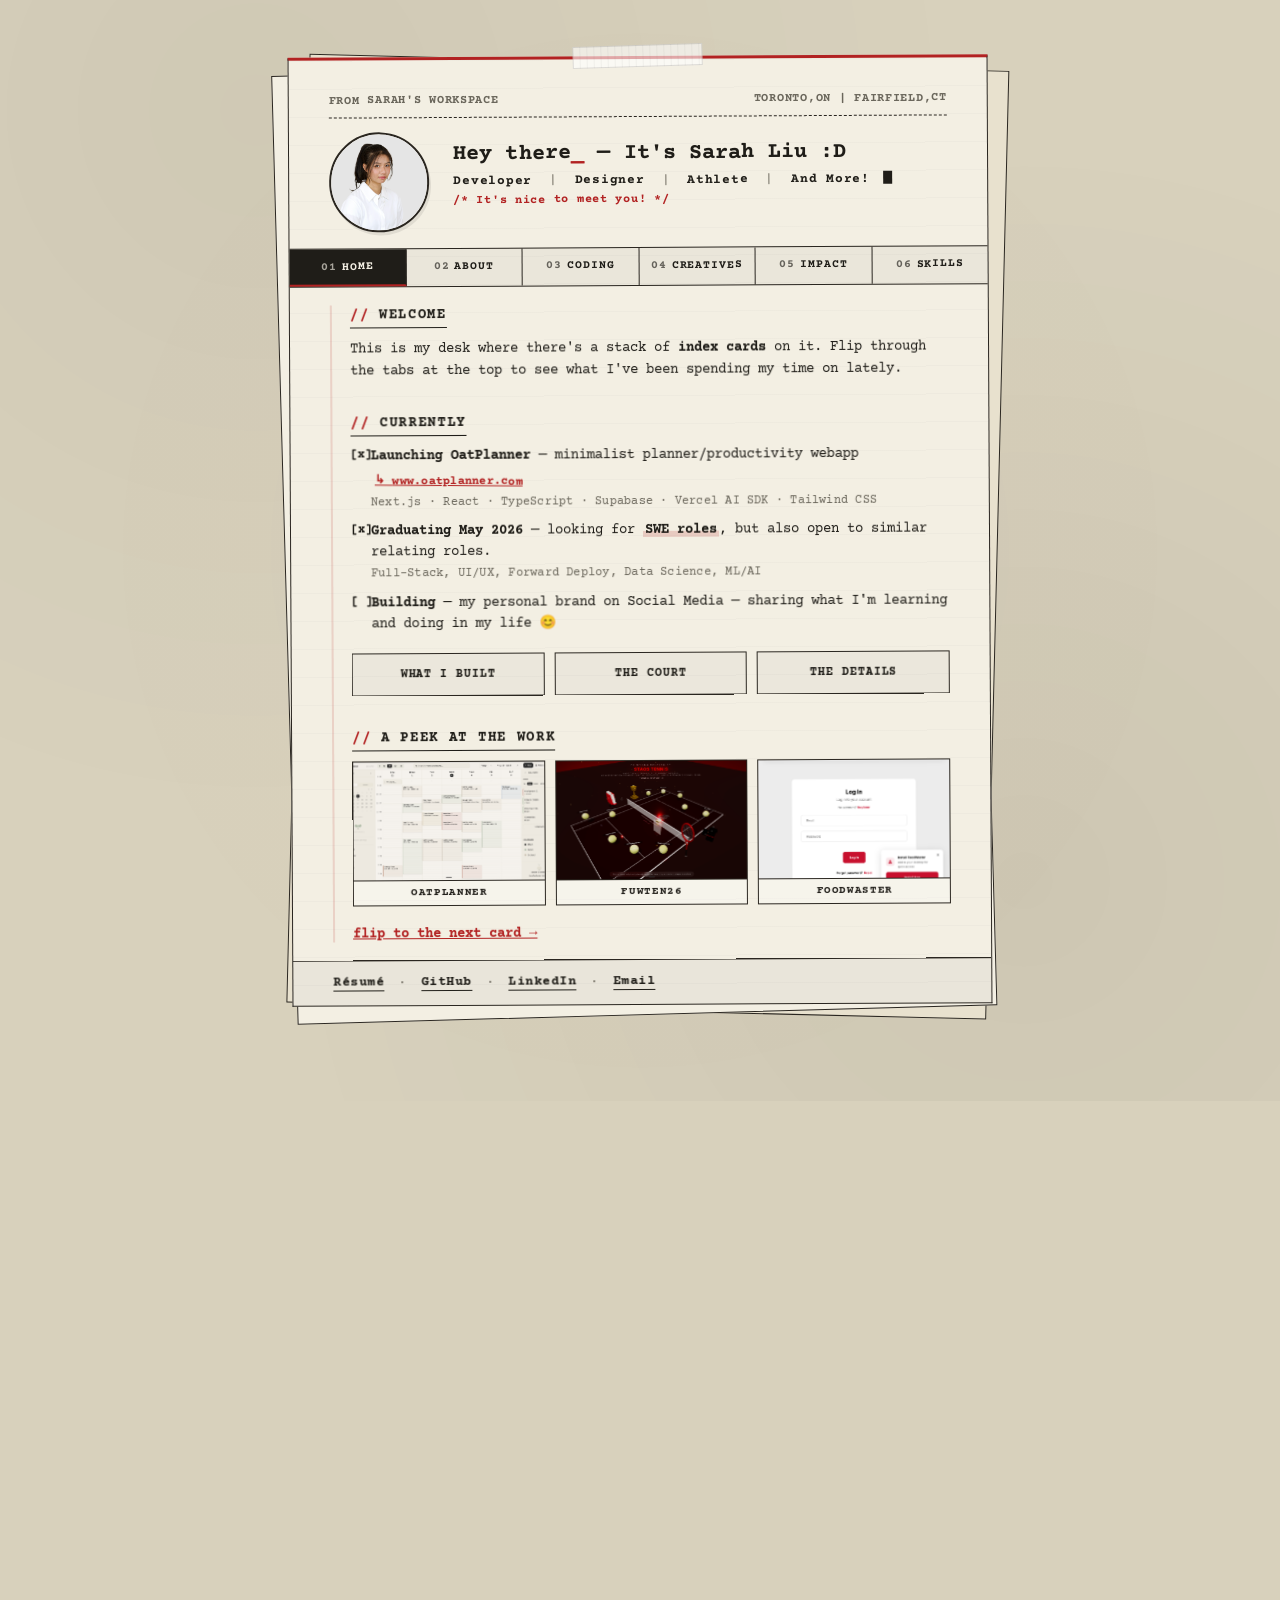
==== commit 7d6282c0: "Update all screenshots and images with real project assets - Real headshot replaces placeholder SVG " ====
--- a/index.html
+++ b/index.html
@@ -23,7 +23,7 @@
 
       <div class="hero">
         <div class="hero-photo">
-          <img src="assets/headshot-placeholder.svg" alt="Sarah Liu" />
+          <img src="assets/headshot.png" alt="Sarah Liu" />
         </div>
         <div class="hero-text">
           <h1 class="title">Hey there<span class="ink-red">_</span> — It's&nbsp;Sarah Liu :D</h1>
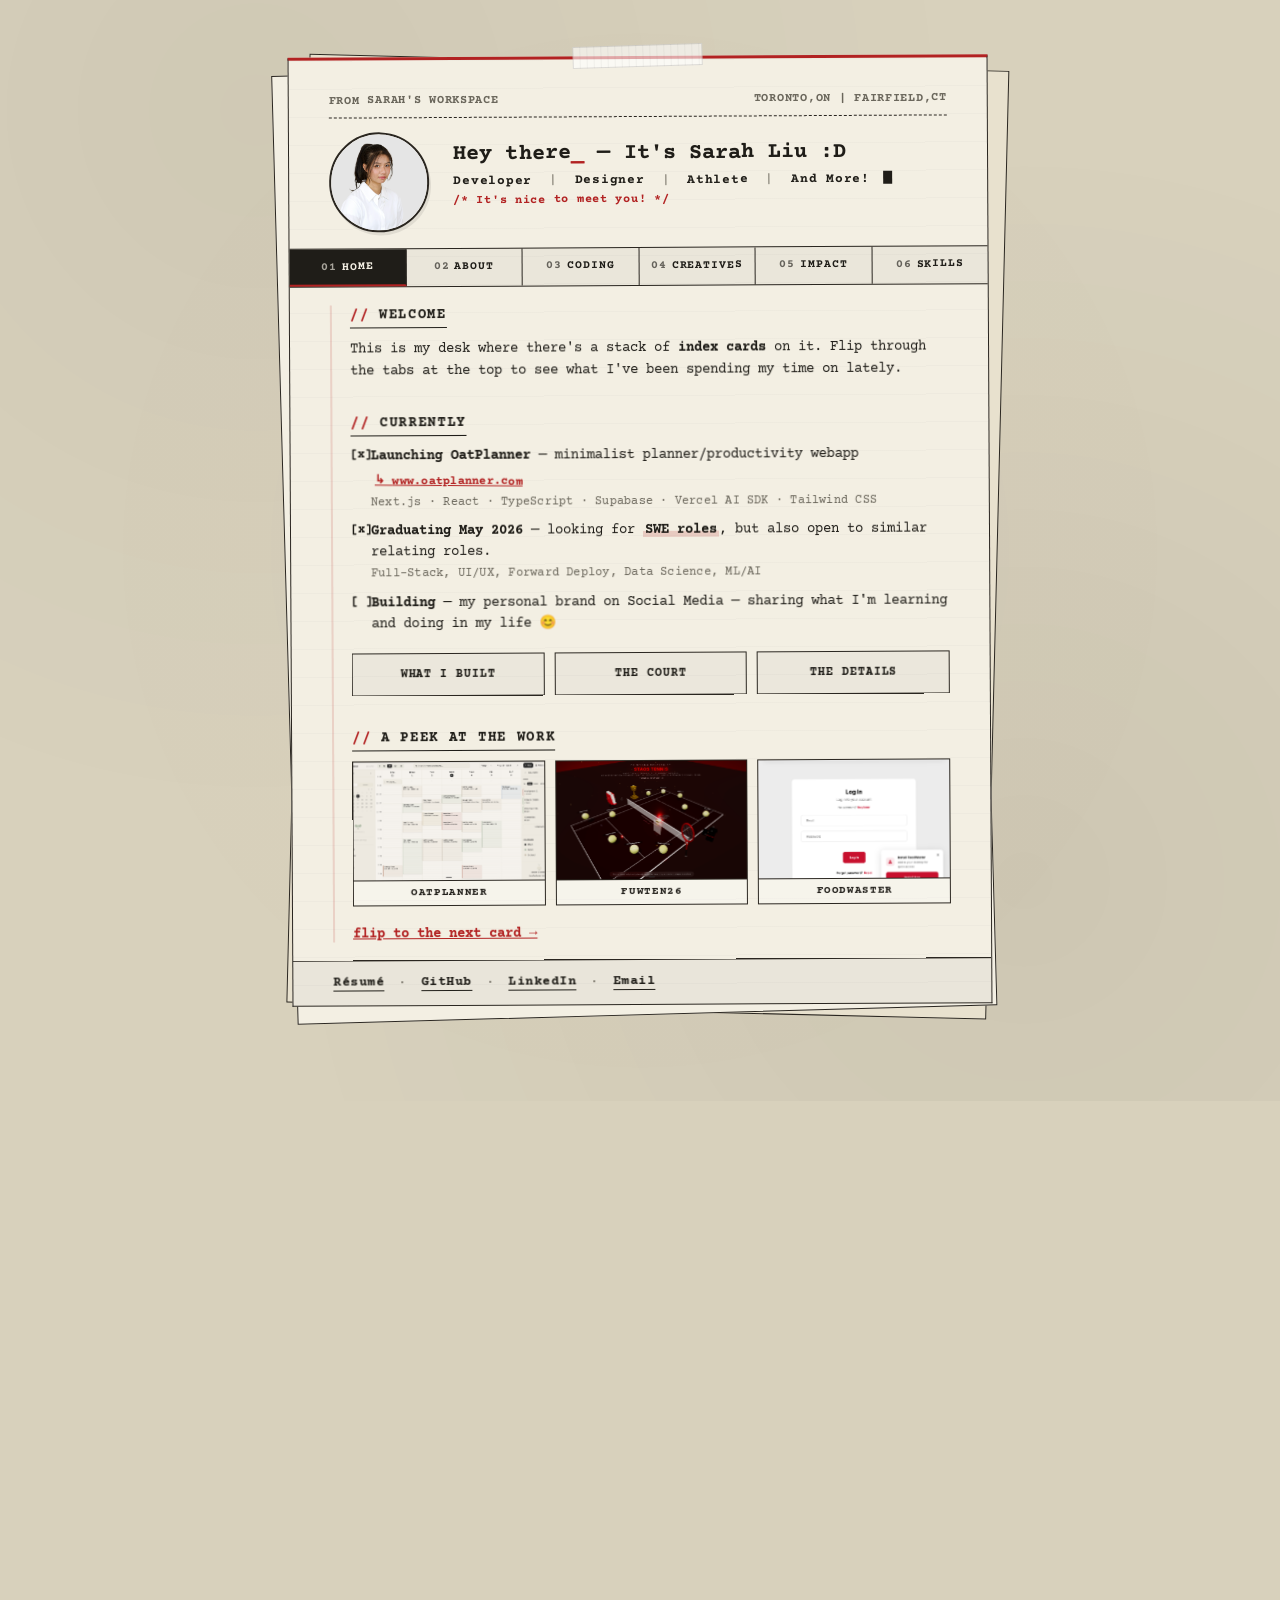
==== commit f4cef406: "Project cards: top image layout, Iso + ImCookin images - Switch project cards from side-by-side to i" ====
--- a/index.html
+++ b/index.html
@@ -7,9 +7,9 @@
   <link rel="preconnect" href="https://fonts.googleapis.com">
   <link rel="preconnect" href="https://fonts.gstatic.com" crossorigin>
   <link href="https://fonts.googleapis.com/css2?family=Courier+Prime:ital,wght@0,400;0,700;1,400;1,700&display=swap" rel="stylesheet">
-  <link rel="stylesheet" href="styles/global.css?v=10" />
-  <link rel="stylesheet" href="styles/animations.css?v=10" />
-  <link rel="stylesheet" href="styles/components.css?v=10" />
+  <link rel="stylesheet" href="styles/global.css?v=23" />
+  <link rel="stylesheet" href="styles/animations.css?v=23" />
+  <link rel="stylesheet" href="styles/components.css?v=23" />
 </head>
 <body>
   <main class="stack">
@@ -61,6 +61,6 @@
       </footer>
     </article>
   </main>
-  <script type="module" src="scripts/app.js?v=10"></script>
+  <script type="module" src="scripts/app.js?v=23"></script>
 </body>
 </html>
--- a/styles/components.css
+++ b/styles/components.css
@@ -206,6 +206,7 @@
   padding:0;
   background:rgba(255,255,255,.3);
   display:flex;
+  flex-direction:column;
   overflow:hidden;
   border-left:3px solid transparent;
   transition:transform 120ms ease, box-shadow 120ms ease, border-left-color 120ms ease;
@@ -218,10 +219,10 @@
 }
 
 .proj-thumb{
-  flex-shrink:0;
-  width:200px;
+  width:100%;
+  max-height:220px;
   background:var(--paper-shade);
-  border-right:1px solid var(--rule);
+  border-bottom:1px solid var(--rule);
   overflow:hidden;
 }
 
@@ -234,8 +235,6 @@
 
 .proj-body{
   padding:12px 14px;
-  flex:1;
-  min-width:0;
 }
 
 .proj-thumb-placeholder{
@@ -915,8 +914,7 @@
   .tab .n{display:none}
   .hero{flex-direction:column;gap:12px;text-align:center}
   .hero-photo{width:80px;height:80px}
-  .proj{flex-direction:column}
-  .proj-thumb{width:100%;height:160px;border-right:none;border-bottom:1px solid var(--rule)}
+  .proj-thumb{max-height:160px}
   .skills{grid-template-columns:1fr}
   .skills.three-col{grid-template-columns:1fr}
   .design-cred{grid-template-columns:1fr}
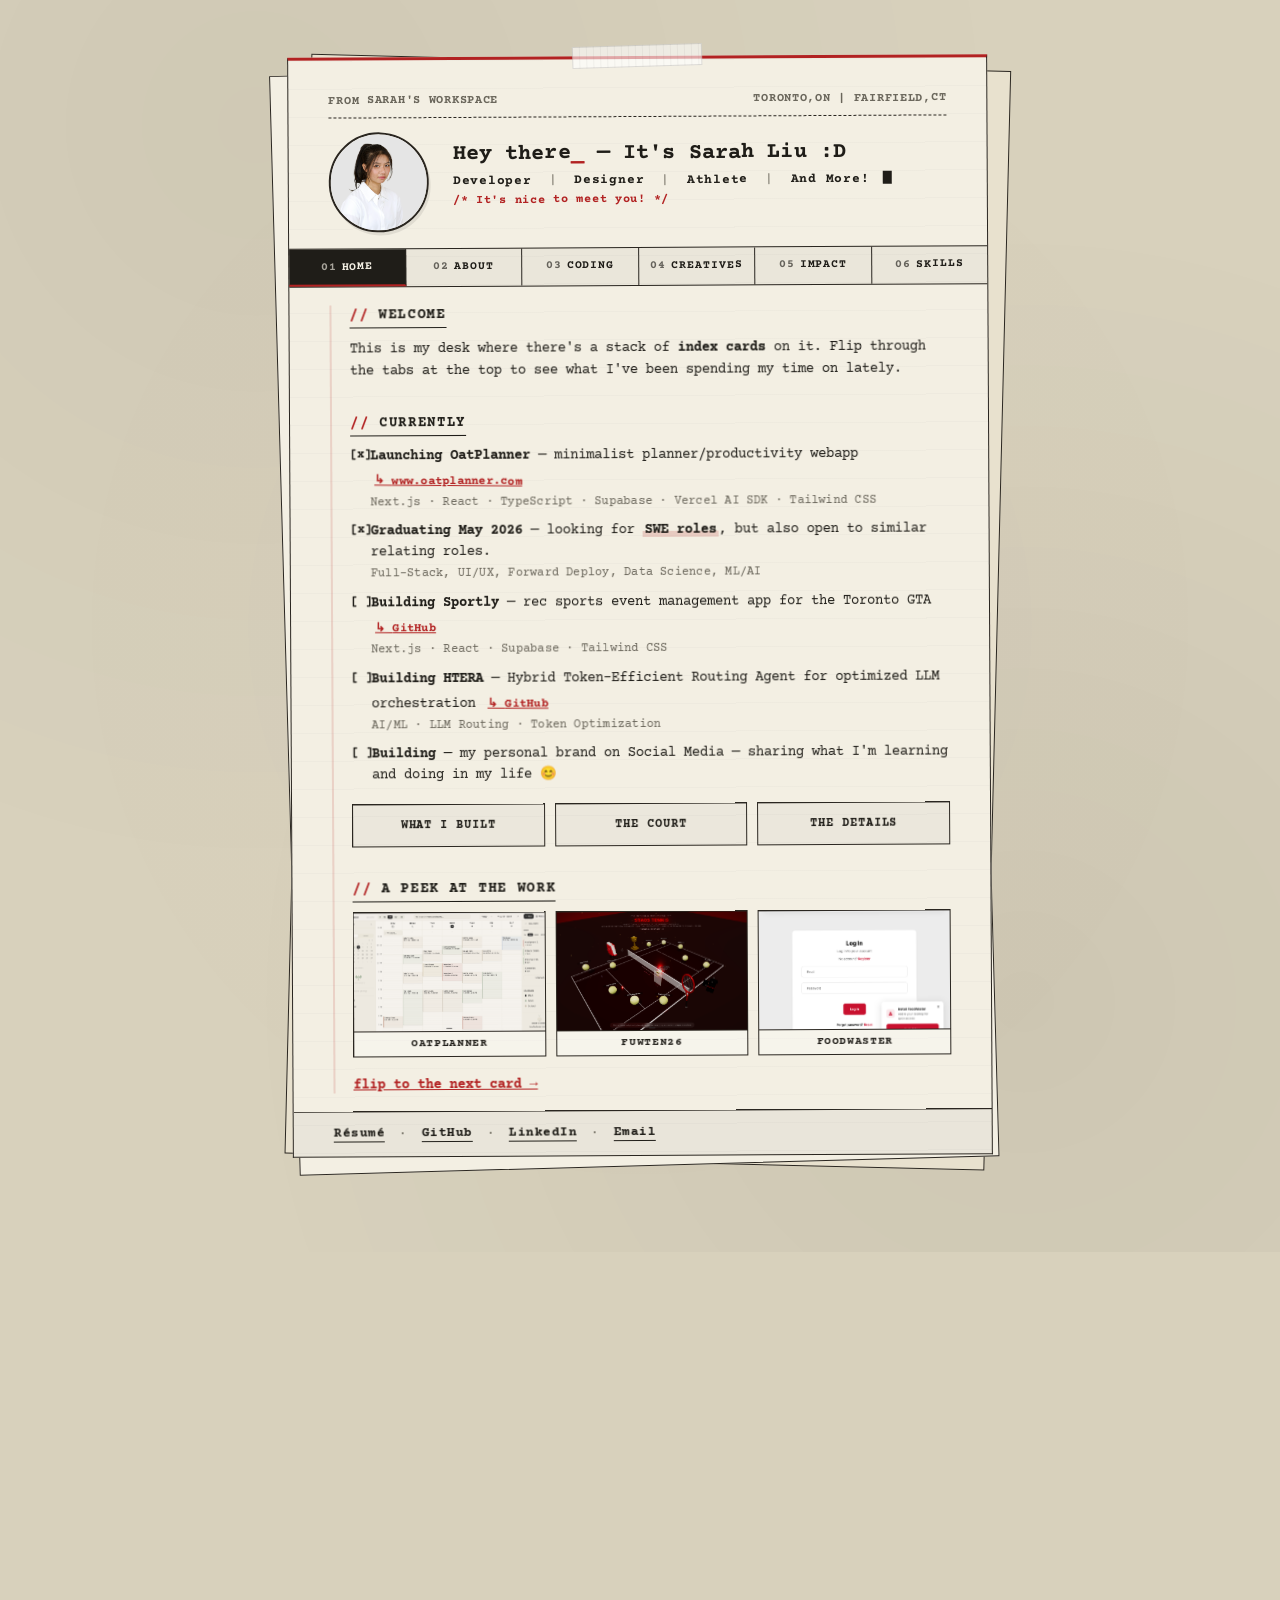
==== commit 22ea0362: "Add Sportly and HTERA to Currently section, update resume PDF Co-Authored-By: Claude Opus 4.6 <norep" ====
--- a/index.html
+++ b/index.html
@@ -51,7 +51,7 @@
       </div>
 
       <footer class="footer" aria-label="External links">
-        <a href="uploads/ResumeEdit.pdf" target="_blank" rel="noopener">Résumé</a>
+        <a href="uploads/RES26.pdf" target="_blank" rel="noopener">Résumé</a>
         <span class="bullet">·</span>
         <a href="https://github.com/jooceboks" target="_blank" rel="noopener">GitHub</a>
         <span class="bullet">·</span>
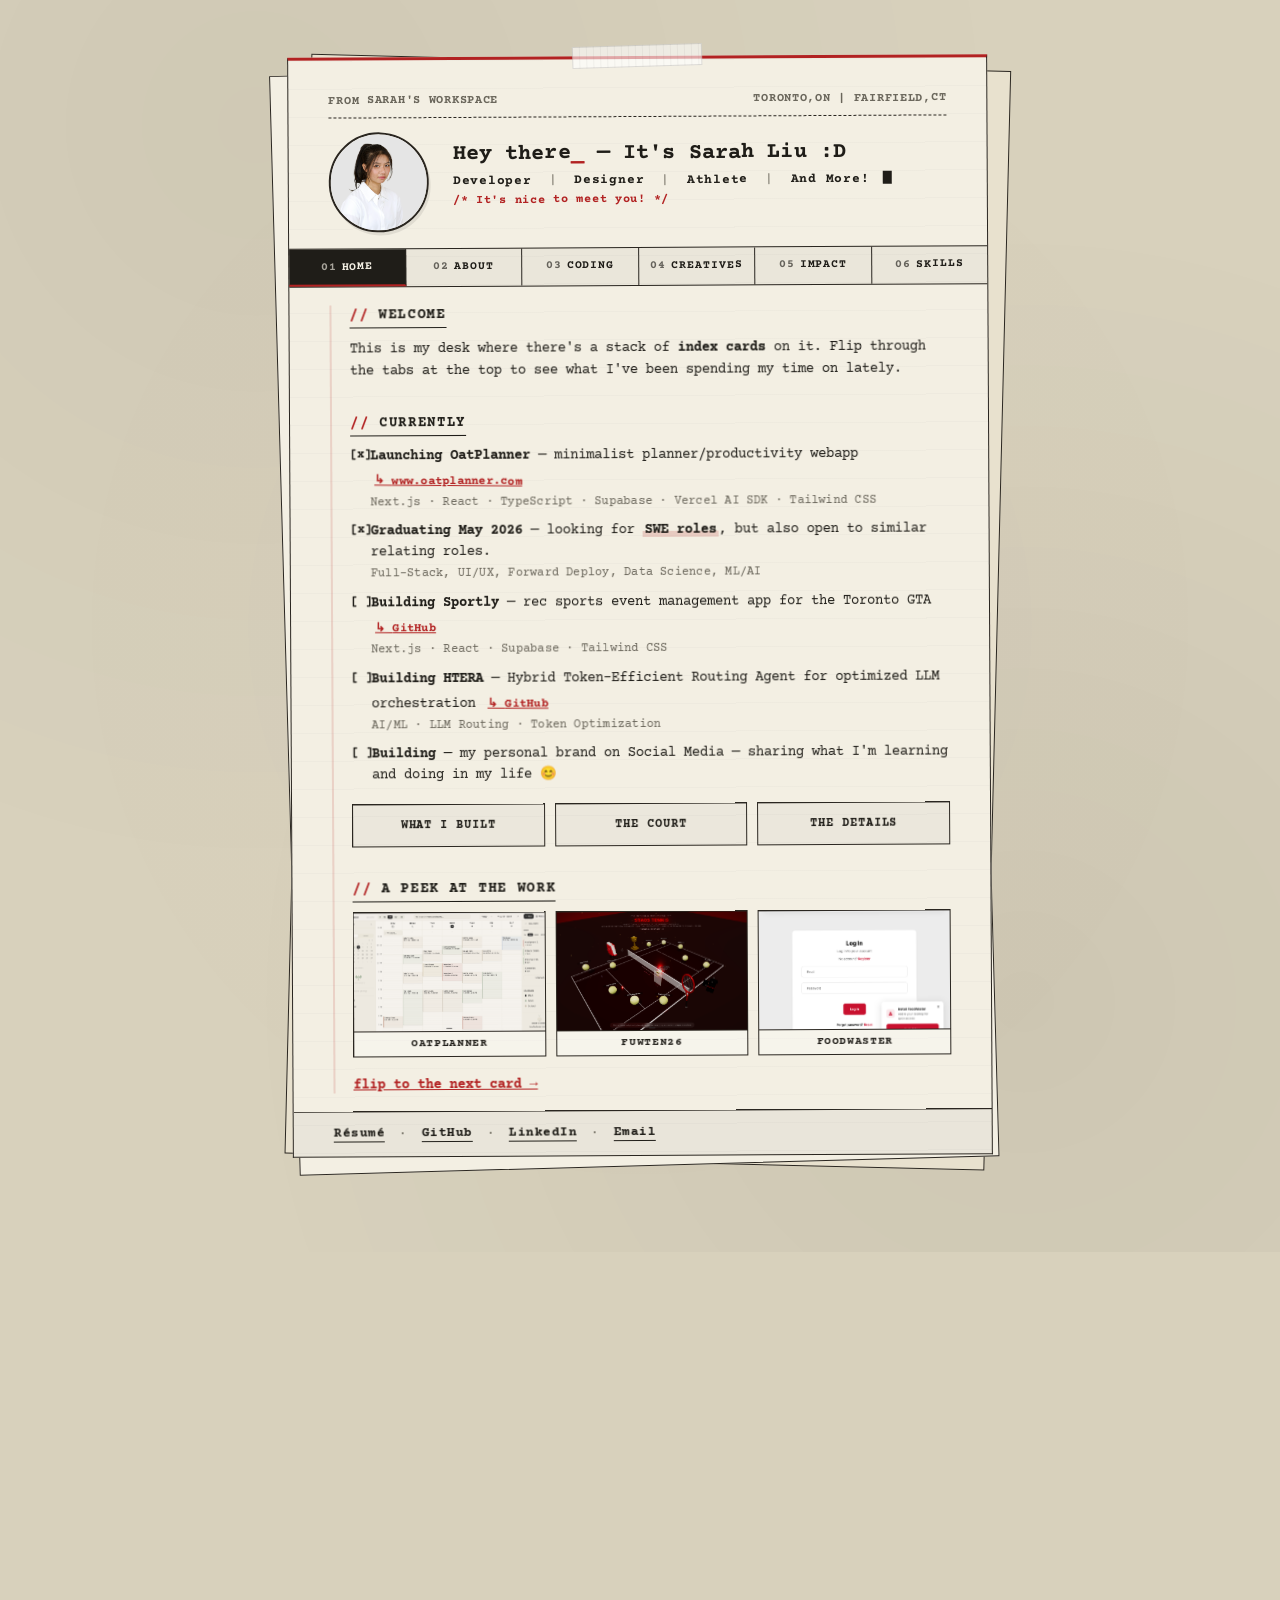
==== commit f31133c0: "Add CryptoCorr and Heatmapper projects; swap in SWE resume - Add CryptoCorr project card (crypto ris" ====
--- a/index.html
+++ b/index.html
@@ -51,7 +51,7 @@
       </div>
 
       <footer class="footer" aria-label="External links">
-        <a href="uploads/RES26.pdf" target="_blank" rel="noopener">Résumé</a>
+        <a href="uploads/RES26SWE.pdf" target="_blank" rel="noopener">Résumé</a>
         <span class="bullet">·</span>
         <a href="https://github.com/jooceboks" target="_blank" rel="noopener">GitHub</a>
         <span class="bullet">·</span>
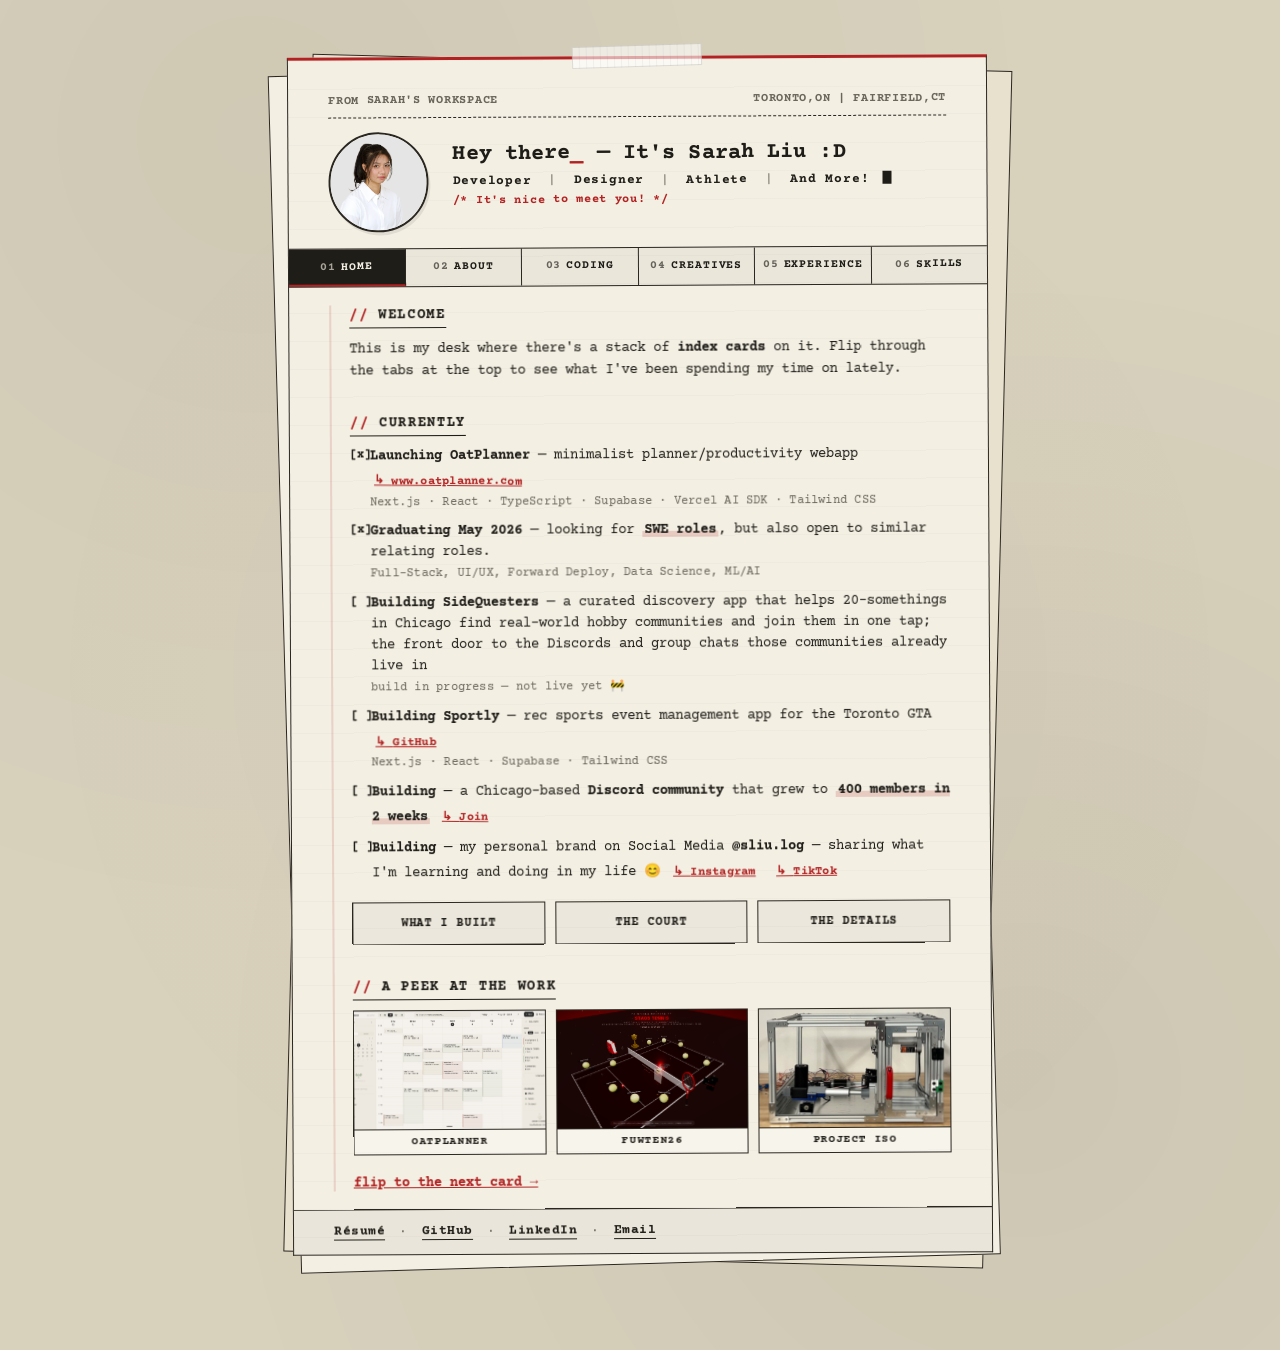
==== commit 8555ea4c: "Reorganize projects, add socials, fix phantom scroll - Coding: split into Selected works + Just for " ====
--- a/index.html
+++ b/index.html
@@ -7,9 +7,9 @@
   <link rel="preconnect" href="https://fonts.googleapis.com">
   <link rel="preconnect" href="https://fonts.gstatic.com" crossorigin>
   <link href="https://fonts.googleapis.com/css2?family=Courier+Prime:ital,wght@0,400;0,700;1,400;1,700&display=swap" rel="stylesheet">
-  <link rel="stylesheet" href="styles/global.css?v=23" />
-  <link rel="stylesheet" href="styles/animations.css?v=23" />
-  <link rel="stylesheet" href="styles/components.css?v=23" />
+  <link rel="stylesheet" href="styles/global.css?v=25" />
+  <link rel="stylesheet" href="styles/animations.css?v=25" />
+  <link rel="stylesheet" href="styles/components.css?v=25" />
 </head>
 <body>
   <main class="stack">
@@ -37,7 +37,7 @@
         <a class="tab" id="tab-about" role="tab" href="#about" data-tab="about" aria-controls="about" aria-selected="false"><span class="n">02</span>About</a>
         <a class="tab" id="tab-coding" role="tab" href="#coding" data-tab="coding" aria-controls="coding" aria-selected="false"><span class="n">03</span>Coding</a>
         <a class="tab" id="tab-creatives" role="tab" href="#creatives" data-tab="creatives" aria-controls="creatives" aria-selected="false"><span class="n">04</span>Creatives</a>
-        <a class="tab" id="tab-impact" role="tab" href="#impact" data-tab="impact" aria-controls="impact" aria-selected="false"><span class="n">05</span>Impact</a>
+        <a class="tab" id="tab-impact" role="tab" href="#impact" data-tab="impact" aria-controls="impact" aria-selected="false"><span class="n">05</span>Experience</a>
         <a class="tab" id="tab-skills" role="tab" href="#skills" data-tab="skills" aria-controls="skills" aria-selected="false"><span class="n">06</span>Skills</a>
       </nav>
 
@@ -61,6 +61,6 @@
       </footer>
     </article>
   </main>
-  <script type="module" src="scripts/app.js?v=23"></script>
+  <script type="module" src="scripts/app.js?v=25"></script>
 </body>
 </html>
--- a/styles/animations.css
+++ b/styles/animations.css
@@ -34,6 +34,8 @@
   top:0;
   left:0;
   width:100%;
+  height:0;
+  overflow:hidden;
   visibility:hidden;
   opacity:0;
   pointer-events:none;
@@ -42,6 +44,8 @@
 
 .panel.active{
   position:relative;
+  height:auto;
+  overflow:visible;
   visibility:visible;
   opacity:1;
   pointer-events:auto;
@@ -49,6 +53,8 @@
 }
 
 .panel.peeling{
+  height:auto;
+  overflow:visible;
   visibility:visible;
   opacity:1;
   pointer-events:none;
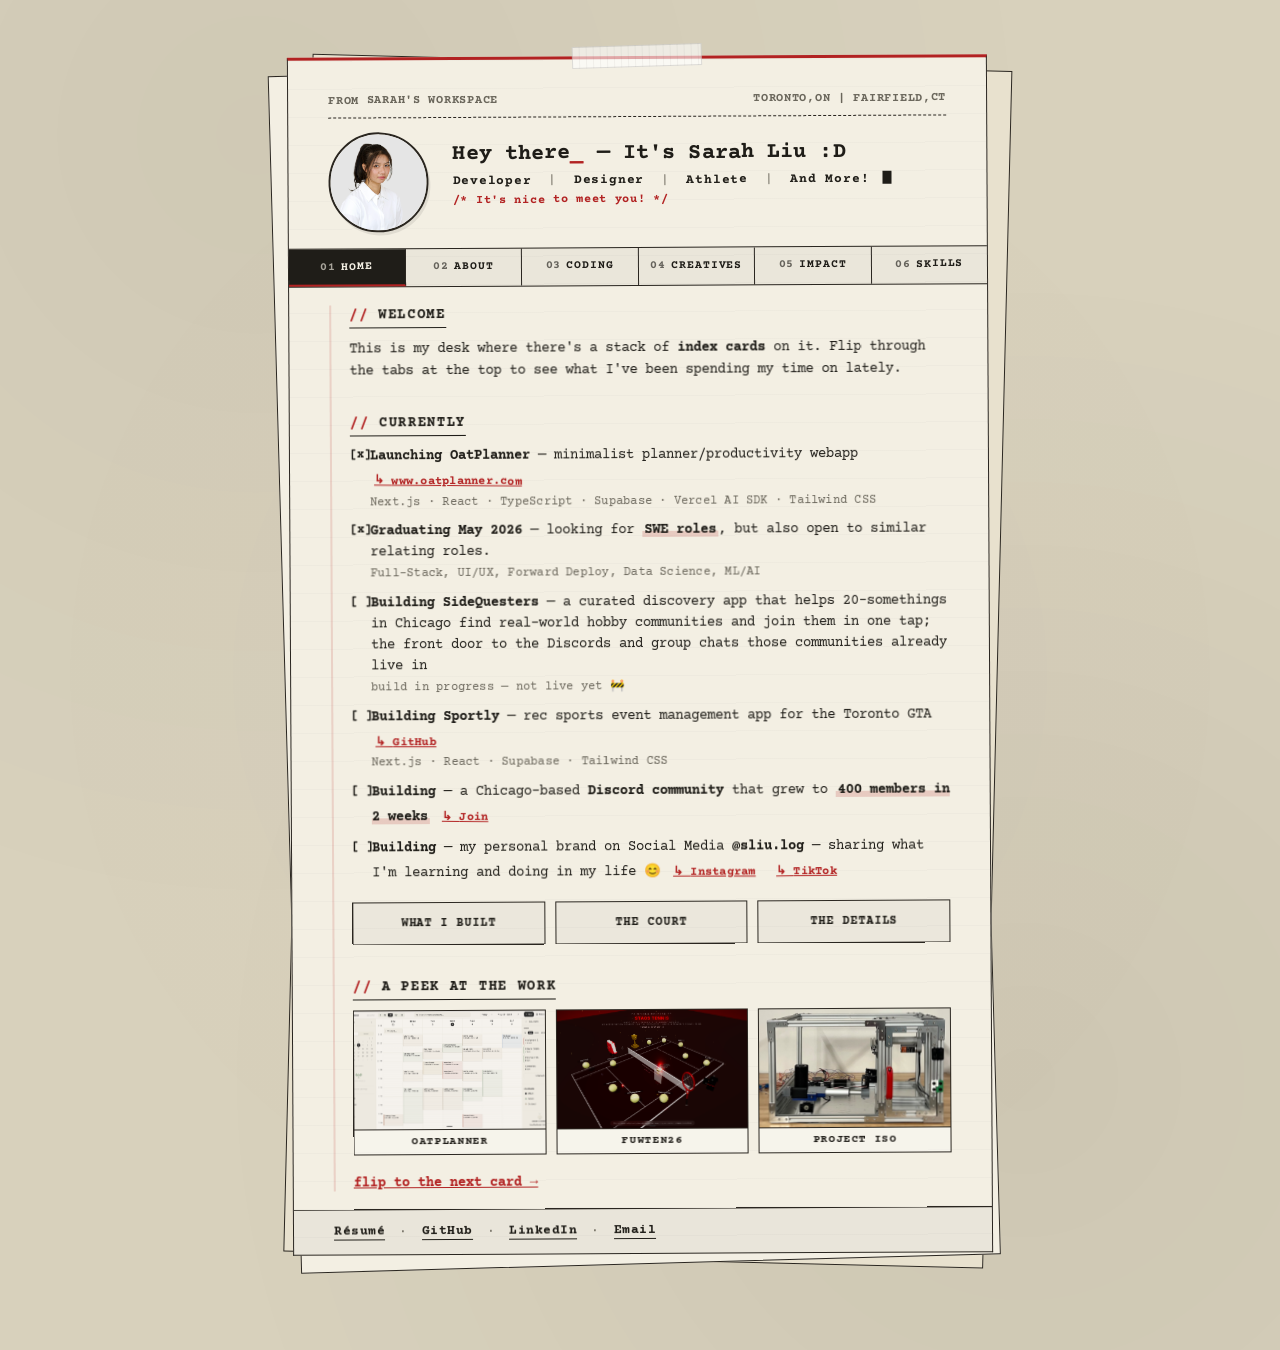
==== commit e6fbd6cf: "Revert tab label Experience back to Impact Co-Authored-By: Claude Opus 4.8 <noreply@anthropic.com>" ====
--- a/index.html
+++ b/index.html
@@ -37,7 +37,7 @@
         <a class="tab" id="tab-about" role="tab" href="#about" data-tab="about" aria-controls="about" aria-selected="false"><span class="n">02</span>About</a>
         <a class="tab" id="tab-coding" role="tab" href="#coding" data-tab="coding" aria-controls="coding" aria-selected="false"><span class="n">03</span>Coding</a>
         <a class="tab" id="tab-creatives" role="tab" href="#creatives" data-tab="creatives" aria-controls="creatives" aria-selected="false"><span class="n">04</span>Creatives</a>
-        <a class="tab" id="tab-impact" role="tab" href="#impact" data-tab="impact" aria-controls="impact" aria-selected="false"><span class="n">05</span>Experience</a>
+        <a class="tab" id="tab-impact" role="tab" href="#impact" data-tab="impact" aria-controls="impact" aria-selected="false"><span class="n">05</span>Impact</a>
         <a class="tab" id="tab-skills" role="tab" href="#skills" data-tab="skills" aria-controls="skills" aria-selected="false"><span class="n">06</span>Skills</a>
       </nav>
 
